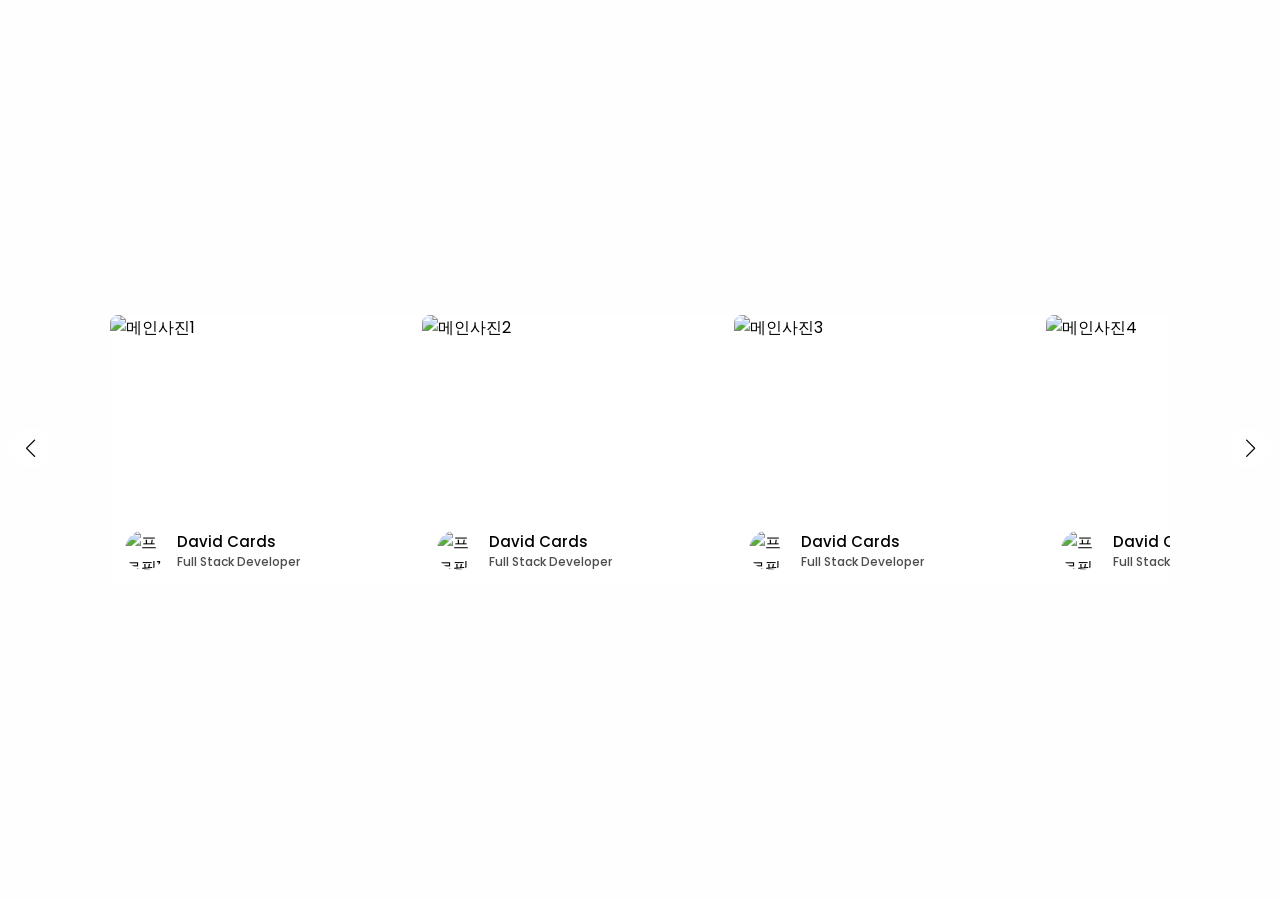
==== Responsive Card Slider/index.html @ a4094e1e "[Feat] :ab: Responsive Card Slider" ====
<!DOCTYPE html>
<!-- Coding by CodingLab | www.codinglabweb.com -->
<html lang="en">
<head>
  <meta charset="UTF-8">
  <meta http-equiv="X-UA-Compatible" content="IE=edge">
  <meta name="viewport" content="width=device-width, initial-scale=1.0">
  <title>Responsive Card Slider</title>

  <!-- Swiper CSS -->
  <link rel="stylesheet" href="css/swiper-bundle.min.css">

  <!-- CSS -->
  <link rel="stylesheet" href="css/style.css">

</head>
<body>
  <div class="contanier">
    <div class="slide-contanier swiper">
      <div class="card-wrapper swiper-wrapper">
        <div class="card swiper-slide">
          <div class="image-box">
            <img src="/images/showImg/fullDev.jpg" alt="메인사진1" />
          </div>
          <div class="profile-details">
            <img src="/images/profile/profile1.jpg" alt="프로필1">
            <div class="name-job">
              <h3 class="name">David Cards</h3>
              <p class="job">Full Stack Developer</p>
            </div>
          </div>
        </div>
        <div class="card swiper-slide">
          <div class="image-box">
            <img src="/images/showImg/photographer.jpg" alt="메인사진2" />
          </div>
          <div class="profile-details">
            <img src="/images/profile/profile2.jpg" alt="프로필2">
            <div class="name-job">
              <h3 class="name">David Cards</h3>
              <p class="job">Full Stack Developer</p>
            </div>
          </div>
        </div>
        <div class="card swiper-slide">
          <div class="image-box">
            <img src="/images/showImg/dataAna.jpg" alt="메인사진3" />
          </div>
          <div class="profile-details">
            <img src="/images/profile/profile3.jpg" alt="프로필3">
            <div class="name-job">
              <h3 class="name">David Cards</h3>
              <p class="job">Full Stack Developer</p>
            </div>
          </div>
        </div>
        <div class="card swiper-slide">
          <div class="image-box">
            <img src="/images/showImg/appDev.jpg" alt="메인사진4" />
          </div>
          <div class="profile-details">
            <img src="/images/profile/profile4.jpg" alt="프로필4">
            <div class="name-job">
              <h3 class="name">David Cards</h3>
              <p class="job">Full Stack Developer</p>
            </div>
          </div>
        </div>
        <div class="card swiper-slide">
          <div class="image-box">
            <img src="/images/showImg/blogger.jpg" alt="메인사진5" />
          </div>
          <div class="profile-details">
            <img src="/images/profile/profile5.jpg" alt="프로필5">
            <div class="name-job">
              <h3 class="name">David Cards</h3>
              <p class="job">Full Stack Developer</p>
            </div>
          </div>
        </div>
      </div>
    </div>
    <div class="swiper-button-next swiper-navBtn"></div>
    <div class="swiper-button-prev swiper-navBtn"></div>
    <div class="swiper-pagination"></div>
  </div>

  <script src="/js/swiper-bundle.min.js"></script>
  <script src="/js/script.js"></script>
</body>
</html>
---- Responsive Card Slider/css/style.css ----
/* Google Fonts Poppins */
@import url('https://fonts.googleapis.com/css2?family=Poppins:wght@300;400;500;600&display=swap');

* {
  font-family: 'Poppins', sans-serif;
  padding: 0;
  margin: 0;
  box-sizing: border-box;
}
body {
  min-height: 100vh;
  display: flex;
  justify-content:center;
  align-items: center;
  background:#fefefe;
}
.contanier{
  max-width:1120px;
  width: 100%;
  /* background-color:gray; */
  padding:40px 0;
}
.slide-contanier {
  margin:0 30px;
  overflow: hidden;
}
.card {
  width: 312px;
  background:#fff;
  border-radius:8px;
}
.card .image-box {
  height: 200px;
}
.card .image-box img {
  height: 100%;
  border-radius: 8px 8px 0 0;
}
.card .profile-details {
 display: flex;
 align-items: center;
 column-gap:12px;
 padding: 15px;
}
.card .profile-details img {
  width: 40px; height: 40px;
  border-radius: 50%;
}
.card .profile-details .name {
  font-size: 15px;
  font-weight: 500;
}
.card .profile-details .job {
  font-size: 12px;
  font-weight: 500;
  color:#4d4d4d;
}

.swiper-navBtn {
  color:#000;
  width: 40px; height: 40px;
  background:#fff;
  border-radius: 50%;
}
.swiper-navBtn::before,
.swiper-navBtn::after {
  font-size: 18px;
}

.swiper-pagination-bullet {
  background-color:#000;
}
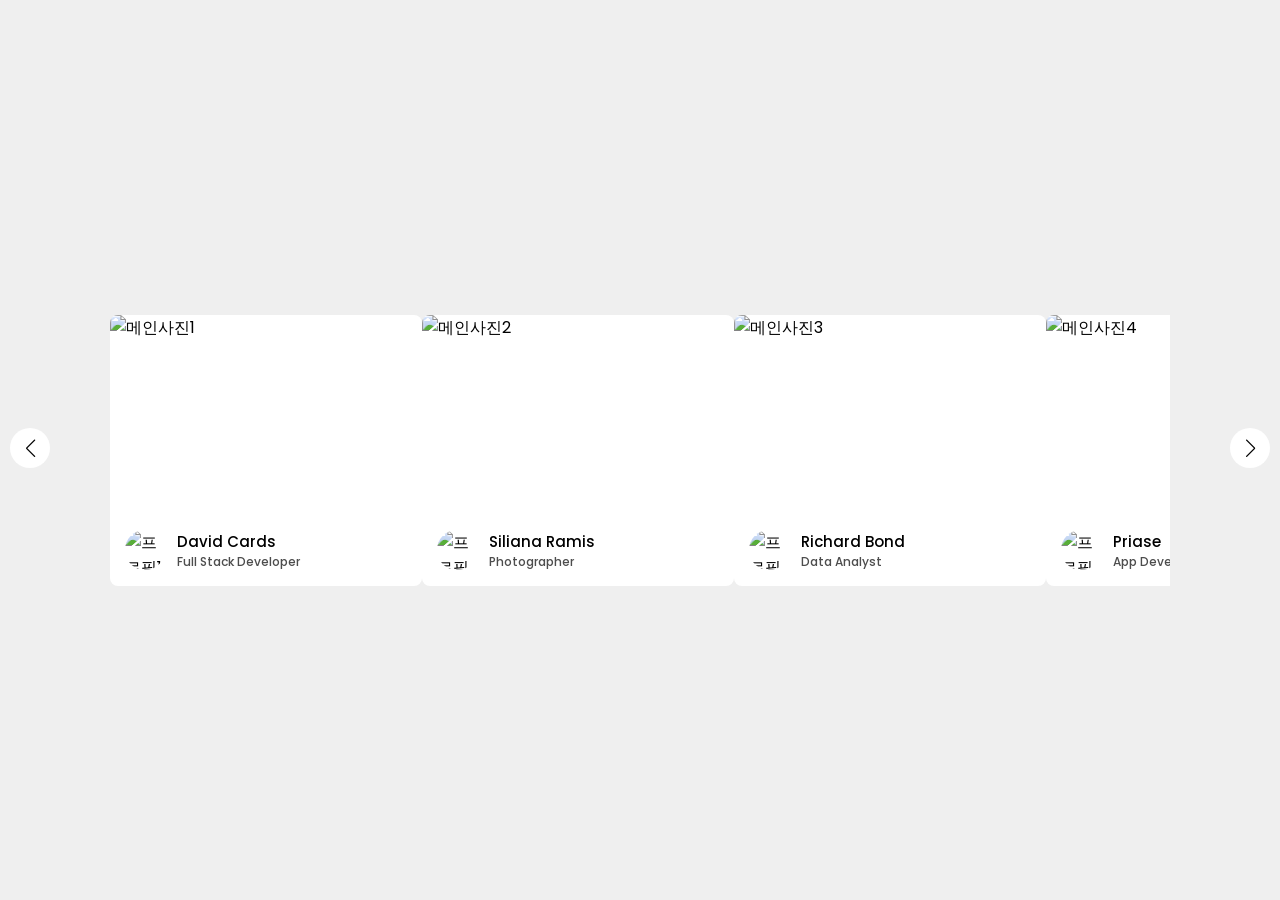
==== commit 33496f72: "[Feat] :ab: Responsive Card Slider" ====
--- a/Responsive Card Slider/index.html
+++ b/Responsive Card Slider/index.html
@@ -15,18 +15,18 @@
 
 </head>
 <body>
-  <div class="contanier">
-    <div class="slide-contanier swiper">
+  <div class="container">
+    <div class="slide-container swiper">
       <div class="card-wrapper swiper-wrapper">
         <div class="card swiper-slide">
           <div class="image-box">
             <img src="/images/showImg/fullDev.jpg" alt="메인사진1" />
           </div>
           <div class="profile-details">
-            <img src="/images/profile/profile1.jpg" alt="프로필1">
+            <img src="/images/profile/profile1.jpg" alt="프로필1" />
             <div class="name-job">
               <h3 class="name">David Cards</h3>
-              <p class="job">Full Stack Developer</p>
+              <h4 class="job">Full Stack Developer</h4>
             </div>
           </div>
         </div>
@@ -35,10 +35,10 @@
             <img src="/images/showImg/photographer.jpg" alt="메인사진2" />
           </div>
           <div class="profile-details">
-            <img src="/images/profile/profile2.jpg" alt="프로필2">
+            <img src="/images/profile/profile2.jpg" alt="프로필2" />
             <div class="name-job">
-              <h3 class="name">David Cards</h3>
-              <p class="job">Full Stack Developer</p>
+              <h3 class="name">Siliana Ramis</h3>
+              <h4 class="job">Photographer</h4>
             </div>
           </div>
         </div>
@@ -47,10 +47,10 @@
             <img src="/images/showImg/dataAna.jpg" alt="메인사진3" />
           </div>
           <div class="profile-details">
-            <img src="/images/profile/profile3.jpg" alt="프로필3">
+            <img src="/images/profile/profile3.jpg" alt="프로필3" />
             <div class="name-job">
-              <h3 class="name">David Cards</h3>
-              <p class="job">Full Stack Developer</p>
+              <h3 class="name">Richard Bond</h3>
+              <h4 class="job">Data Analyst</h4>
             </div>
           </div>
         </div>
@@ -59,10 +59,10 @@
             <img src="/images/showImg/appDev.jpg" alt="메인사진4" />
           </div>
           <div class="profile-details">
-            <img src="/images/profile/profile4.jpg" alt="프로필4">
+            <img src="/images/profile/profile4.jpg" alt="프로필4" />
             <div class="name-job">
-              <h3 class="name">David Cards</h3>
-              <p class="job">Full Stack Developer</p>
+              <h3 class="name">Priase</h3>
+              <h4 class="job">App Developer</h4>
             </div>
           </div>
         </div>
@@ -71,10 +71,10 @@
             <img src="/images/showImg/blogger.jpg" alt="메인사진5" />
           </div>
           <div class="profile-details">
-            <img src="/images/profile/profile5.jpg" alt="프로필5">
+            <img src="/images/profile/profile5.jpg" alt="프로필5" />
             <div class="name-job">
-              <h3 class="name">David Cards</h3>
-              <p class="job">Full Stack Developer</p>
+              <h3 class="name">James Laze</h3>
+              <p class="job">Blogger</p>
             </div>
           </div>
         </div>
--- a/Responsive Card Slider/css/style.css
+++ b/Responsive Card Slider/css/style.css
@@ -12,15 +12,15 @@
   display: flex;
   justify-content:center;
   align-items: center;
-  background:#fefefe;
+  background:#efefef;
 }
-.contanier{
+.container {
   max-width:1120px;
   width: 100%;
   /* background-color:gray; */
   padding:40px 0;
 }
-.slide-contanier {
+.slide-container {
   margin:0 30px;
   overflow: hidden;
 }
@@ -33,7 +33,7 @@
   height: 200px;
 }
 .card .image-box img {
-  height: 100%;
+  width: 100%; height: 100%;
   border-radius: 8px 8px 0 0;
 }
 .card .profile-details {
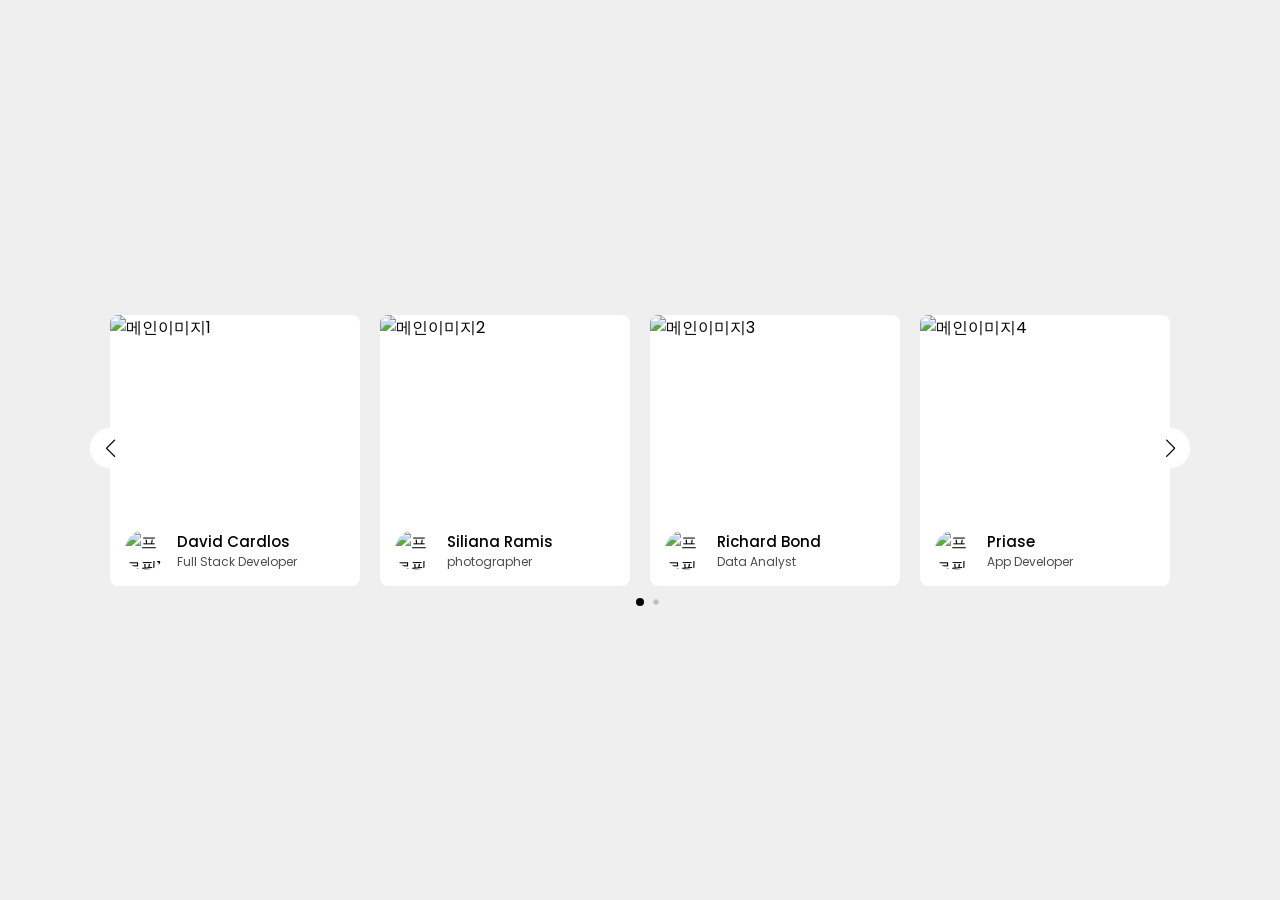
==== commit 84725489: "[Feat] :ab: Responsive Card Slider" ====
--- a/Responsive Card Slider/index.html
+++ b/Responsive Card Slider/index.html
@@ -1,91 +1,90 @@
 <!DOCTYPE html>
 <!-- Coding by CodingLab | www.codinglabweb.com -->
 <html lang="en">
-<head>
-  <meta charset="UTF-8">
-  <meta http-equiv="X-UA-Compatible" content="IE=edge">
-  <meta name="viewport" content="width=device-width, initial-scale=1.0">
-  <title>Responsive Card Slider</title>
+  <head>
+    <meta charset="UTF-8" />
+    <meta http-equiv="X-UA-Compatible" content="IE=edge" />
+    <meta name="viewport" content="width=device-width, initial-scale=1.0" />
+    <title>Responsive Card Slider</title>
 
-  <!-- Swiper CSS -->
-  <link rel="stylesheet" href="css/swiper-bundle.min.css">
+    <!-- Swiper CSS -->
+    <link rel="stylesheet" href="css/swiper-bundle.min.css" />
 
-  <!-- CSS -->
-  <link rel="stylesheet" href="css/style.css">
-
-</head>
-<body>
-  <div class="container">
-    <div class="slide-container swiper">
-      <div class="card-wrapper swiper-wrapper">
-        <div class="card swiper-slide">
-          <div class="image-box">
-            <img src="/images/showImg/fullDev.jpg" alt="메인사진1" />
-          </div>
-          <div class="profile-details">
-            <img src="/images/profile/profile1.jpg" alt="프로필1" />
-            <div class="name-job">
-              <h3 class="name">David Cards</h3>
-              <h4 class="job">Full Stack Developer</h4>
+    <!-- CSS -->
+    <link rel="stylesheet" href="css/style.css" />
+  </head>
+  <body>
+    <div class="container swiper">
+      <div class="slide-container">
+        <div class="card-wrapper swiper-wrapper">
+          <div class="card swiper-slide">
+            <div class="image-box">
+              <img src="/images/showImg/fullDev.jpg" alt="메인이미지1">
+            </div>
+            <div class="profile-details">
+              <img src="/images/profile/profile1.jpg" alt="프로필1">
+              <div class="name-job">
+                <h3 class="name">David Cardlos</h3>
+                <h4 class="job">Full Stack Developer</h4>
+              </div>
             </div>
           </div>
-        </div>
-        <div class="card swiper-slide">
-          <div class="image-box">
-            <img src="/images/showImg/photographer.jpg" alt="메인사진2" />
-          </div>
-          <div class="profile-details">
-            <img src="/images/profile/profile2.jpg" alt="프로필2" />
-            <div class="name-job">
-              <h3 class="name">Siliana Ramis</h3>
-              <h4 class="job">Photographer</h4>
+          <div class="card swiper-slide">
+            <div class="image-box">
+              <img src="/images/showImg/photographer.jpg" alt="메인이미지2">
+            </div>
+            <div class="profile-details">
+              <img src="/images/profile/profile2.jpg" alt="프로필2">
+              <div class="name-job">
+                <h3 class="name">Siliana Ramis</h3>
+                <h4 class="job">photographer</h4>
+              </div>
             </div>
           </div>
-        </div>
-        <div class="card swiper-slide">
-          <div class="image-box">
-            <img src="/images/showImg/dataAna.jpg" alt="메인사진3" />
-          </div>
-          <div class="profile-details">
-            <img src="/images/profile/profile3.jpg" alt="프로필3" />
-            <div class="name-job">
-              <h3 class="name">Richard Bond</h3>
-              <h4 class="job">Data Analyst</h4>
+          <div class="card swiper-slide">
+            <div class="image-box">
+              <img src="/images/showImg/dataAna.jpg" alt="메인이미지3">
+            </div>
+            <div class="profile-details">
+              <img src="/images/profile/profile3.jpg" alt="프로필3">
+              <div class="name-job">
+                <h3 class="name">Richard Bond</h3>
+                <h4 class="job">Data Analyst</h4>
+              </div>
             </div>
           </div>
-        </div>
-        <div class="card swiper-slide">
-          <div class="image-box">
-            <img src="/images/showImg/appDev.jpg" alt="메인사진4" />
-          </div>
-          <div class="profile-details">
-            <img src="/images/profile/profile4.jpg" alt="프로필4" />
-            <div class="name-job">
-              <h3 class="name">Priase</h3>
-              <h4 class="job">App Developer</h4>
+          <div class="card swiper-slide">
+            <div class="image-box">
+              <img src="/images/showImg/appDev.jpg" alt="메인이미지4">
+            </div>
+            <div class="profile-details">
+              <img src="/images/profile/profile4.jpg" alt="프로필4">
+              <div class="name-job">
+                <h3 class="name">Priase</h3>
+                <h4 class="job">App Developer</h4>
+              </div>
             </div>
           </div>
-        </div>
-        <div class="card swiper-slide">
-          <div class="image-box">
-            <img src="/images/showImg/blogger.jpg" alt="메인사진5" />
-          </div>
-          <div class="profile-details">
-            <img src="/images/profile/profile5.jpg" alt="프로필5" />
-            <div class="name-job">
-              <h3 class="name">James Laze</h3>
-              <p class="job">Blogger</p>
+          <div class="card swiper-slide">
+            <div class="image-box">
+              <img src="/images/showImg/blogger.jpg" alt="메인이미지5">
+            </div>
+            <div class="profile-details">
+              <img src="/images/profile/profile5.jpg" alt="프로필5">
+              <div class="name-job">
+                <h3 class="name">James Laze</h3>
+                <h4 class="job">Blogger</h4>
+              </div>
             </div>
           </div>
         </div>
       </div>
+      <div class="swiper-button-next swiper-navBtn"></div>
+      <div class="swiper-button-prev swiper-navBtn"></div>
+      <div class="swiper-pagination"></div>
     </div>
-    <div class="swiper-button-next swiper-navBtn"></div>
-    <div class="swiper-button-prev swiper-navBtn"></div>
-    <div class="swiper-pagination"></div>
-  </div>
 
-  <script src="/js/swiper-bundle.min.js"></script>
-  <script src="/js/script.js"></script>
-</body>
-</html>+    <script src="js/swiper-bundle.min.js"></script>
+    <script src="js/script.js"></script>
+  </body>
+</html>
--- a/Responsive Card Slider/css/style.css
+++ b/Responsive Card Slider/css/style.css
@@ -1,31 +1,29 @@
-/* Google Fonts Poppins */
-@import url('https://fonts.googleapis.com/css2?family=Poppins:wght@300;400;500;600&display=swap');
+/* Google Fonts - Poppins */
+@import url("https://fonts.googleapis.com/css2?family=Poppins:wght@300;400;500;600&display=swap");
 
 * {
-  font-family: 'Poppins', sans-serif;
+  margin: 0;
   padding: 0;
-  margin: 0;
   box-sizing: border-box;
+  font-family: "Poppins", sans-serif;
 }
 body {
-  min-height: 100vh;
+  min-height:100vh;
   display: flex;
+  align-items: center;
   justify-content:center;
-  align-items: center;
   background:#efefef;
 }
 .container {
+  width: 100%;
   max-width:1120px;
-  width: 100%;
-  /* background-color:gray; */
-  padding:40px 0;
+  padding:30px 0;
 }
 .slide-container {
   margin:0 30px;
   overflow: hidden;
 }
 .card {
-  width: 312px;
   background:#fff;
   border-radius:8px;
 }
@@ -33,34 +31,34 @@
   height: 200px;
 }
 .card .image-box img {
-  width: 100%; height: 100%;
-  border-radius: 8px 8px 0 0;
+  width: 100%;
+  height: 100%;
+  border-radius:8px 8px 0 0;
 }
 .card .profile-details {
- display: flex;
- align-items: center;
- column-gap:12px;
- padding: 15px;
+  display: flex;
+  align-items: center;
+  column-gap:12px;
+  padding:15px;
 }
 .card .profile-details img {
-  width: 40px; height: 40px;
-  border-radius: 50%;
+  width: 40px; height:40px;
+  border-radius:50%;
 }
-.card .profile-details .name {
+.profile-details .name {
   font-size: 15px;
   font-weight: 500;
 }
-.card .profile-details .job {
+.profile-details .job {
   font-size: 12px;
-  font-weight: 500;
+  font-weight: 400;
   color:#4d4d4d;
 }
-
 .swiper-navBtn {
   color:#000;
   width: 40px; height: 40px;
   background:#fff;
-  border-radius: 50%;
+  border-radius:50%;
 }
 .swiper-navBtn::before,
 .swiper-navBtn::after {
@@ -68,5 +66,11 @@
 }
 
 .swiper-pagination-bullet {
-  background-color:#000;
+  background-color: #000;
+}
+
+@media screen and (max-width:768px) {
+  .swiper-navBtn {
+    display:none;
+  }
 }
